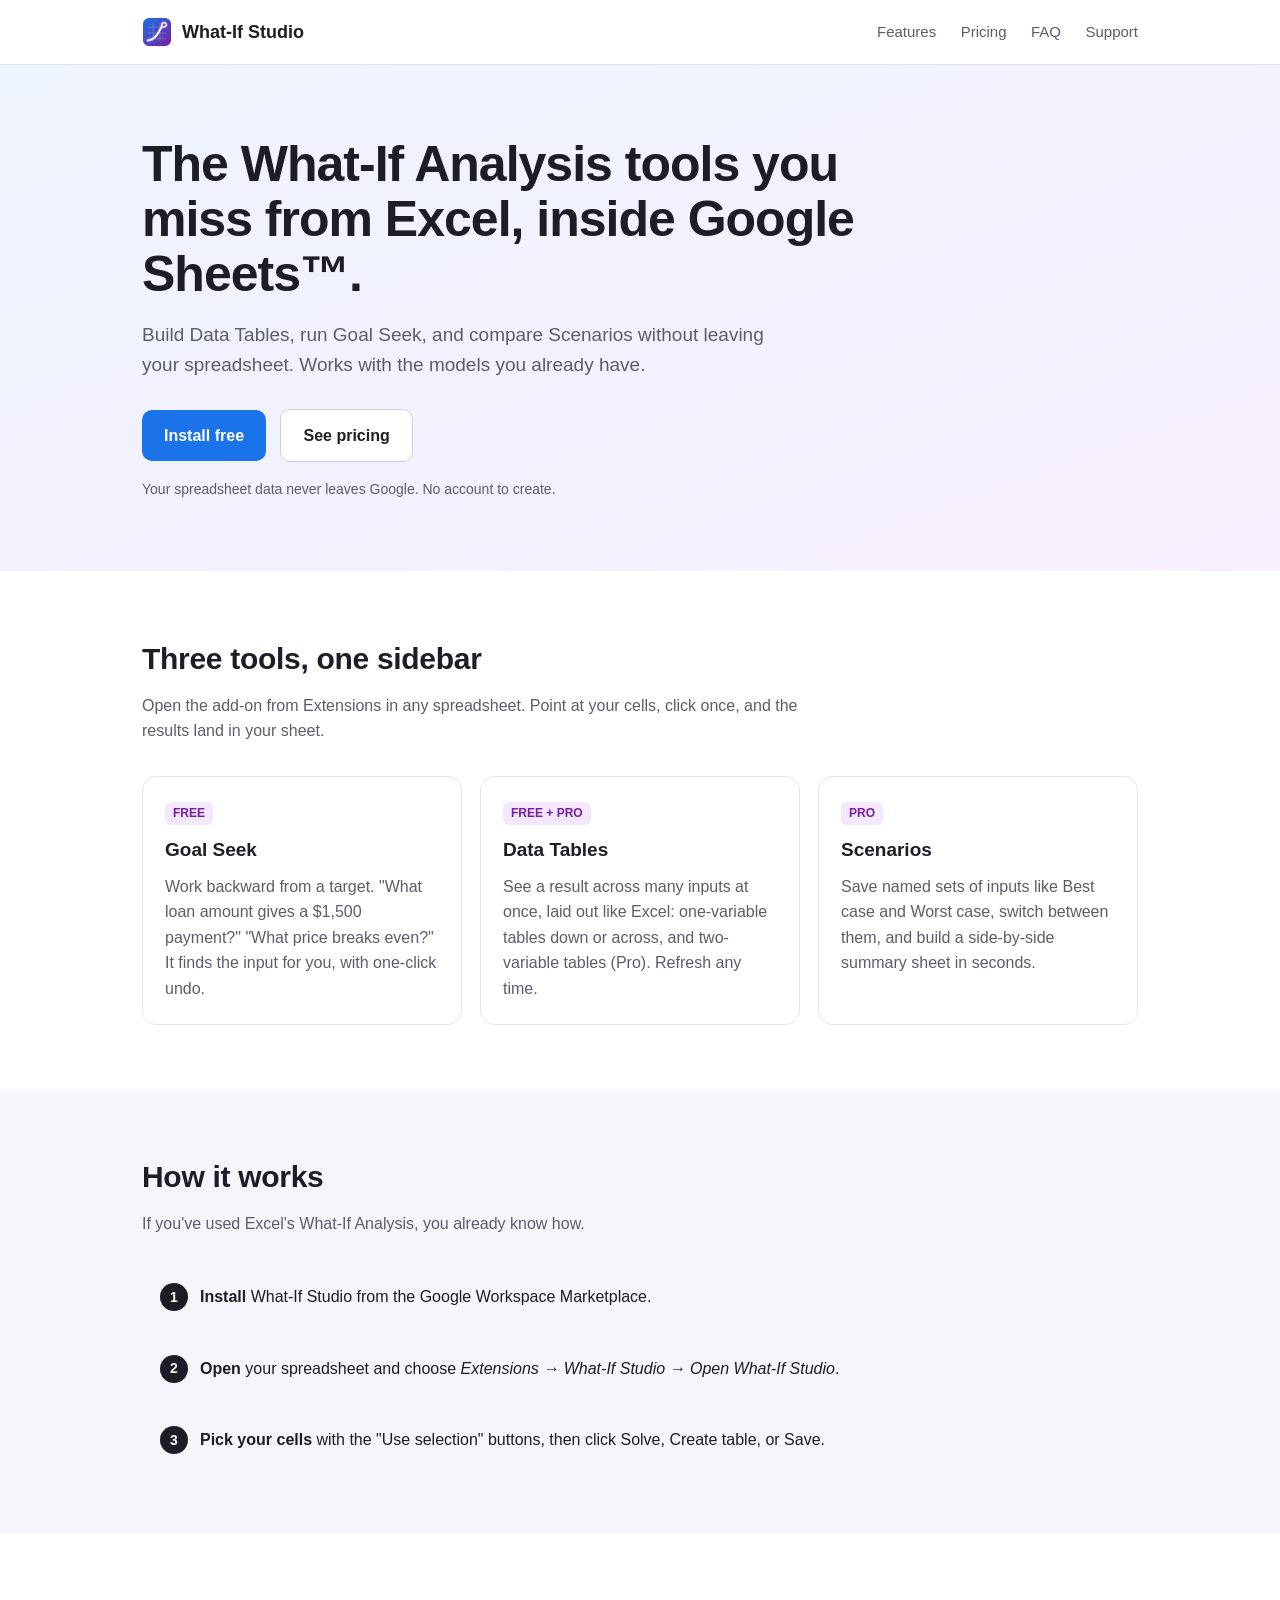
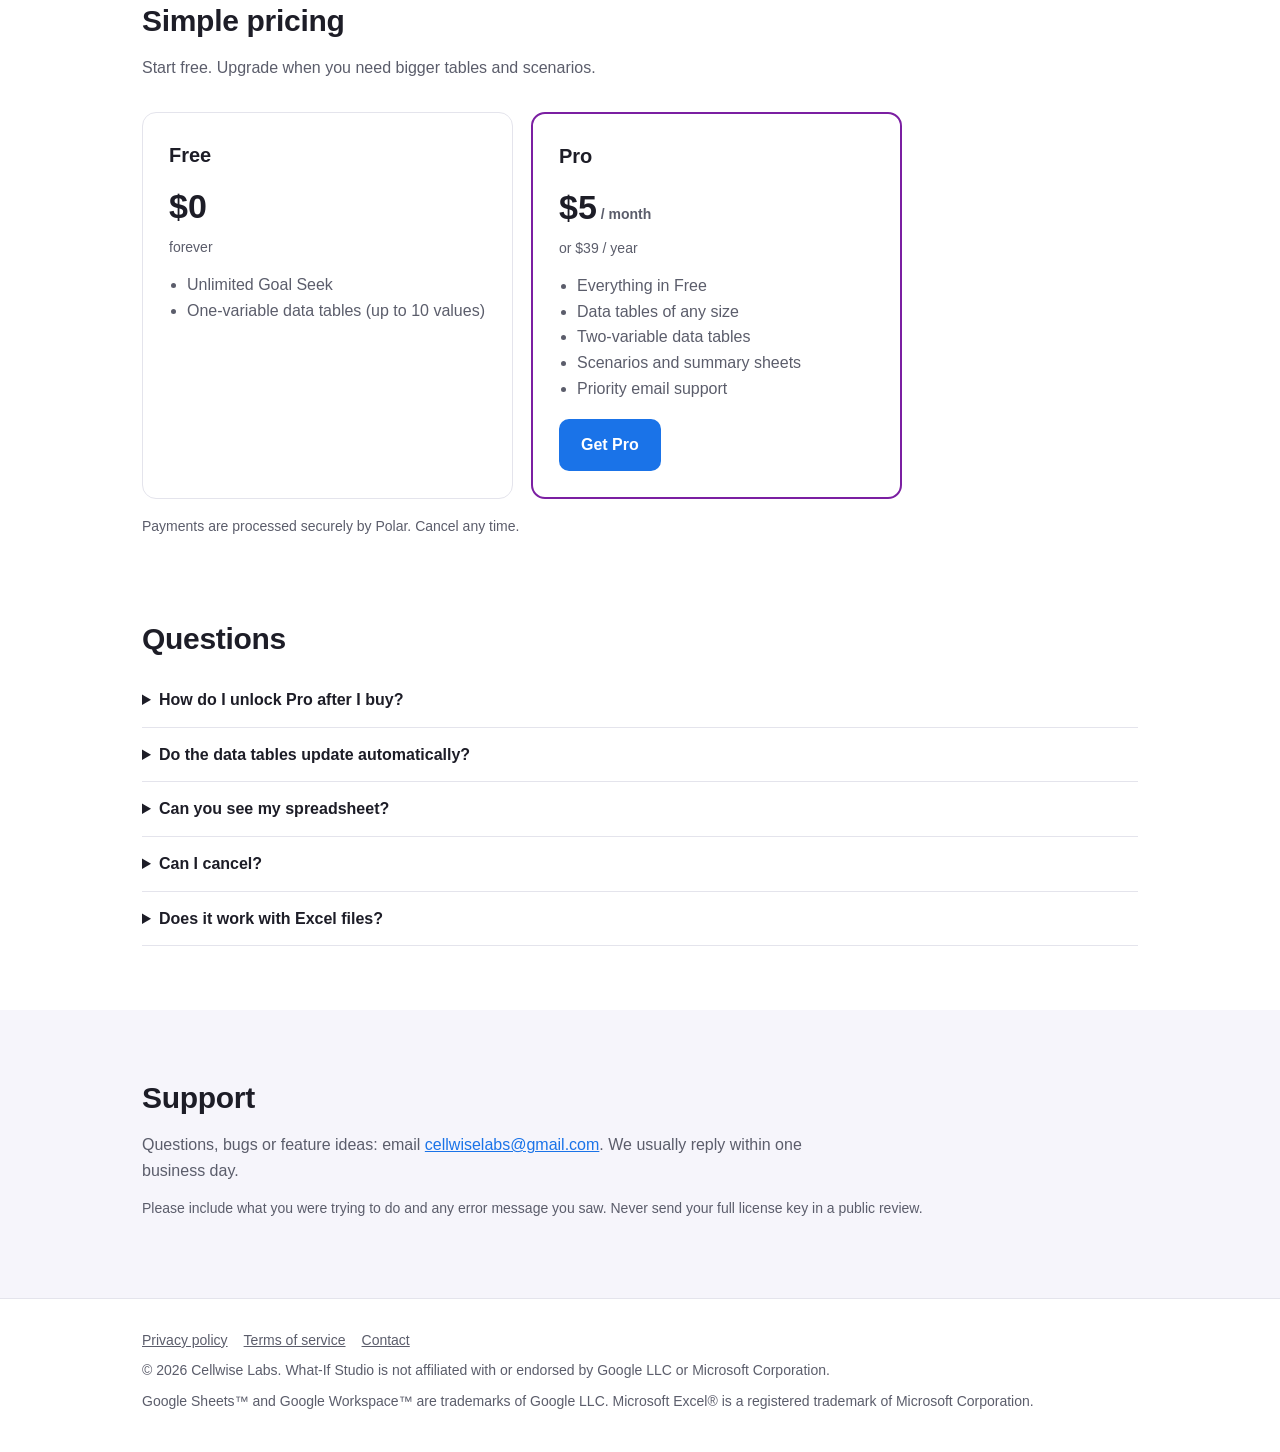
==== index.html @ 86d5ec18 "Add Cellwise Labs website" ====
<!DOCTYPE html>
<html lang="en">
<head>
  <meta charset="utf-8">
  <meta name="viewport" content="width=device-width, initial-scale=1">
  <title>What-If Studio: Data Tables, Goal Seek &amp; Scenarios for Google Sheets™</title>
  <meta name="description" content="Excel-style What-If Analysis inside Google Sheets™: one- and two-variable Data Tables, Goal Seek and Scenarios. Free plan available.">
  <link rel="icon" href="favicon.png">
  <link rel="stylesheet" href="styles.css">
</head>
<body>
  <header class="top">
    <div class="wrap">
      <a class="brand" href="index.html"><img src="logo.png" alt="">What-If Studio</a>
      <nav>
        <a href="#features">Features</a>
        <a href="#pricing">Pricing</a>
        <a href="#faq">FAQ</a>
        <a href="#support">Support</a>
      </nav>
    </div>
  </header>

  <div class="hero">
    <div class="wrap">
      <h1>The What-If Analysis tools you miss from Excel, inside Google Sheets™.</h1>
      <p class="lead">Build Data Tables, run Goal Seek, and compare Scenarios without leaving your spreadsheet. Works with the models you already have.</p>
      <!-- TODO: replace #pricing with the Marketplace install link once Google approves the add-on --><a class="btn primary" href="#pricing">Install free</a>
      <a class="btn ghost" href="#pricing">See pricing</a>
      <p class="small" style="margin-top:16px">Your spreadsheet data never leaves Google. No account to create.</p>
    </div>
  </div>

  <section id="features">
    <div class="wrap">
      <h2>Three tools, one sidebar</h2>
      <p class="sub">Open the add-on from Extensions in any spreadsheet. Point at your cells, click once, and the results land in your sheet.</p>
      <div class="grid3">
        <div class="card">
          <span class="tag">FREE</span>
          <h3>Goal Seek</h3>
          <p>Work backward from a target. "What loan amount gives a $1,500 payment?" "What price breaks even?" It finds the input for you, with one-click undo.</p>
        </div>
        <div class="card">
          <span class="tag">FREE + PRO</span>
          <h3>Data Tables</h3>
          <p>See a result across many inputs at once, laid out like Excel: one-variable tables down or across, and two-variable tables (Pro). Refresh any time.</p>
        </div>
        <div class="card">
          <span class="tag">PRO</span>
          <h3>Scenarios</h3>
          <p>Save named sets of inputs like Best case and Worst case, switch between them, and build a side-by-side summary sheet in seconds.</p>
        </div>
      </div>
    </div>
  </section>

  <section style="background:var(--soft)">
    <div class="wrap">
      <h2>How it works</h2>
      <p class="sub">If you've used Excel's What-If Analysis, you already know how.</p>
      <ol class="steps">
        <li><b>Install</b> What-If Studio from the Google Workspace Marketplace.</li>
        <li><b>Open</b> your spreadsheet and choose <i>Extensions → What-If Studio → Open What-If Studio</i>.</li>
        <li><b>Pick your cells</b> with the "Use selection" buttons, then click Solve, Create table, or Save.</li>
      </ol>
    </div>
  </section>

  <section id="pricing">
    <div class="wrap">
      <h2>Simple pricing</h2>
      <p class="sub">Start free. Upgrade when you need bigger tables and scenarios.</p>
      <div class="pricing">
        <div class="price">
          <h3>Free</h3>
          <div class="amt">$0</div>
          <div class="small">forever</div>
          <ul>
            <li>Unlimited Goal Seek</li>
            <li>One-variable data tables (up to 10 values)</li>
          </ul>
        </div>
        <div class="price pro">
          <h3>Pro</h3>
          <div class="amt">$5<span class="small"> / month</span></div>
          <div class="small">or $39 / year</div>
          <ul>
            <li>Everything in Free</li>
            <li>Data tables of any size</li>
            <li>Two-variable data tables</li>
            <li>Scenarios and summary sheets</li>
            <li>Priority email support</li>
          </ul>
          <p style="margin:18px 0 0"><a class="btn primary" href="https://buy.polar.sh/polar_cl_K45JOlCjwkqaNPE5fQZAQJi8ULDV39IEkKxeq1SY9LK">Get Pro</a></p>
        </div>
      </div>
      <p class="small" style="margin-top:16px">Payments are processed securely by Polar. Cancel any time.</p>
    </div>
  </section>

  <section id="faq" style="padding-top:0">
    <div class="wrap faq">
      <h2>Questions</h2>
      <details>
        <summary>How do I unlock Pro after I buy?</summary>
        <p>Your purchase email includes a license key. In the add-on, open the Pro tab, paste the key, and click Activate. Pro then works in every spreadsheet you open with that Google account.</p>
      </details>
      <details>
        <summary>Do the data tables update automatically?</summary>
        <p>Results are saved as values so your spreadsheet stays fast. After you change your model, click Refresh on the table (or "Refresh all data tables" in the menu).</p>
      </details>
      <details>
        <summary>Can you see my spreadsheet?</summary>
        <p>No. The add-on runs inside Google and only works with the spreadsheet you open it in. Nothing from your sheet is sent to us. See the <a href="privacy.html">privacy policy</a>.</p>
      </details>
      <details>
        <summary>Can I cancel?</summary>
        <p>Yes, any time, from the Polar customer portal (the link is in your receipt email). Pro keeps working until the end of the period you paid for.</p>
      </details>
      <details>
        <summary>Does it work with Excel files?</summary>
        <p>It works in Google Sheets™. Open your Excel file in Google Drive and choose File → Save as Google Sheets first.</p>
      </details>
    </div>
  </section>

  <section id="support" style="background:var(--soft)">
    <div class="wrap">
      <h2>Support</h2>
      <p class="sub" style="margin-bottom:8px">Questions, bugs or feature ideas: email <a href="mailto:cellwiselabs@gmail.com">cellwiselabs@gmail.com</a>. We usually reply within one business day.</p>
      <p class="small">Please include what you were trying to do and any error message you saw. Never send your full license key in a public review.</p>
    </div>
  </section>

  <footer>
    <div class="wrap">
      <div class="links"><a href="privacy.html">Privacy policy</a><a href="terms.html">Terms of service</a><a href="mailto:cellwiselabs@gmail.com">Contact</a></div>
      <p>© 2026 Cellwise Labs. What-If Studio is not affiliated with or endorsed by Google LLC or Microsoft Corporation.</p>
      <p>Google Sheets™ and Google Workspace™ are trademarks of Google LLC. Microsoft Excel® is a registered trademark of Microsoft Corporation.</p>
    </div>
  </footer>
</body>
</html>
---- styles.css ----
:root {
  --ink: #1d1d27;
  --muted: #5b5d6b;
  --line: #e4e4ec;
  --soft: #f6f5fb;
  --blue: #1a73e8;
  --purple: #7b1fa2;
  --radius: 14px;
}
* { box-sizing: border-box; }
html { -webkit-text-size-adjust: 100%; }
body {
  margin: 0;
  font-family: "DM Sans", Roboto, -apple-system, "Segoe UI", Arial, sans-serif;
  color: var(--ink);
  line-height: 1.6;
  background: #fff;
}
a { color: var(--blue); }
.wrap { max-width: 1040px; margin: 0 auto; padding: 0 22px; }

header.top { border-bottom: 1px solid var(--line); background: #fff; }
header.top .wrap { display: flex; align-items: center; justify-content: space-between; height: 64px; }
.brand { display: flex; align-items: center; gap: 10px; font-weight: 700; font-size: 18px; color: var(--ink); text-decoration: none; }
.brand img { width: 30px; height: 30px; border-radius: 8px; }
nav a { color: var(--muted); text-decoration: none; margin-left: 20px; font-size: 15px; }
nav a:hover { color: var(--ink); }

.hero { padding: 72px 0 56px; background: linear-gradient(160deg, #eef4ff 0%, #f7efff 100%); }
.hero h1 { font-size: clamp(32px, 5vw, 50px); line-height: 1.1; margin: 0 0 18px; letter-spacing: -0.02em; max-width: 760px; }
.hero p.lead { font-size: 19px; color: var(--muted); max-width: 640px; margin: 0 0 28px; }
.btn { display: inline-block; padding: 13px 22px; border-radius: 10px; font-weight: 700; text-decoration: none; font-size: 16px; }
.btn.primary { background: var(--blue); color: #fff; }
.btn.primary:hover { background: #1765cc; }
.btn.ghost { color: var(--ink); border: 1px solid #cfcfe0; background: #fff; margin-left: 10px; }
.small { font-size: 14px; color: var(--muted); }

section { padding: 64px 0; }
section h2 { font-size: 30px; margin: 0 0 10px; letter-spacing: -0.01em; }
section p.sub { color: var(--muted); margin: 0 0 32px; max-width: 680px; }

.grid3 { display: grid; grid-template-columns: repeat(3, 1fr); gap: 18px; }
.card { border: 1px solid var(--line); border-radius: var(--radius); padding: 22px; background: #fff; }
.card h3 { margin: 0 0 8px; font-size: 19px; }
.card p { margin: 0; color: var(--muted); }
.tag { display: inline-block; font-size: 12px; font-weight: 700; color: var(--purple); background: #f3e8fd; padding: 2px 8px; border-radius: 6px; margin-bottom: 10px; }

.steps { counter-reset: s; list-style: none; padding: 0; margin: 0; display: grid; gap: 14px; }
.steps li { counter-increment: s; position: relative; padding: 16px 18px 16px 58px; background: var(--soft); border-radius: 12px; }
.steps li::before { content: counter(s); position: absolute; left: 18px; top: 15px; width: 28px; height: 28px; border-radius: 50%; background: var(--ink); color: #fff; font-weight: 700; display: grid; place-items: center; font-size: 14px; }

.pricing { display: grid; grid-template-columns: 1fr 1fr; gap: 18px; max-width: 760px; }
.price { border: 1px solid var(--line); border-radius: var(--radius); padding: 26px; }
.price.pro { border: 2px solid var(--purple); }
.price h3 { margin: 0; font-size: 20px; }
.price .amt { font-size: 34px; font-weight: 700; margin: 8px 0 2px; }
.price ul { padding-left: 18px; margin: 14px 0 0; color: var(--muted); }

.faq details { border-bottom: 1px solid var(--line); padding: 14px 0; }
.faq summary { cursor: pointer; font-weight: 700; }
.faq details p { color: var(--muted); margin: 10px 0 0; }

footer { border-top: 1px solid var(--line); padding: 30px 0 40px; color: var(--muted); font-size: 14px; }
footer .links a { color: var(--muted); margin-right: 16px; }
footer p { margin: 8px 0 0; }

/* Legal pages */
.legal { padding: 48px 0 64px; }
.legal .wrap { max-width: 760px; }
.legal h1 { font-size: 36px; margin: 0 0 4px; }
.legal h2 { font-size: 21px; margin: 32px 0 8px; }
.legal p, .legal li { color: #34343f; }
.legal .meta { color: var(--muted); margin-bottom: 24px; }

@media (max-width: 760px) {
  .grid3, .pricing { grid-template-columns: 1fr; }
  nav a:not(:last-child) { display: none; }
  .btn.ghost { margin: 10px 0 0; }
}
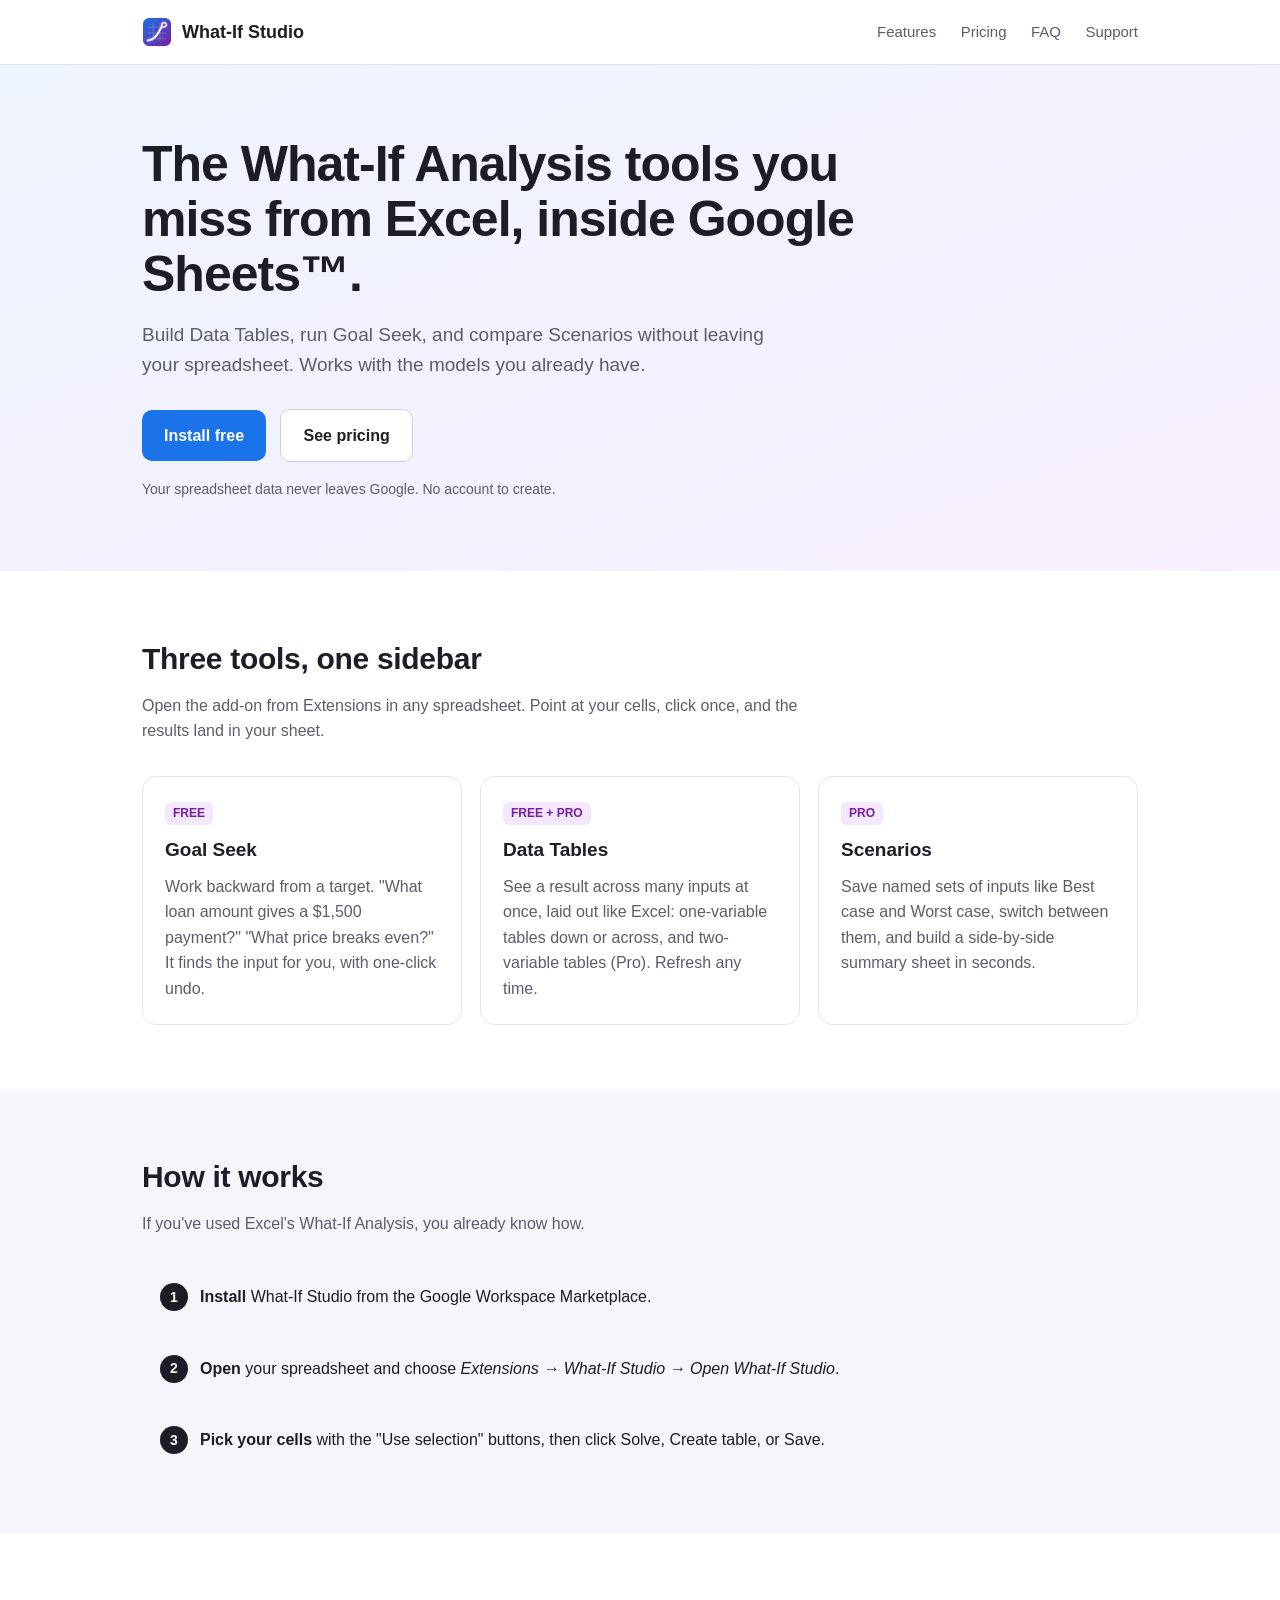
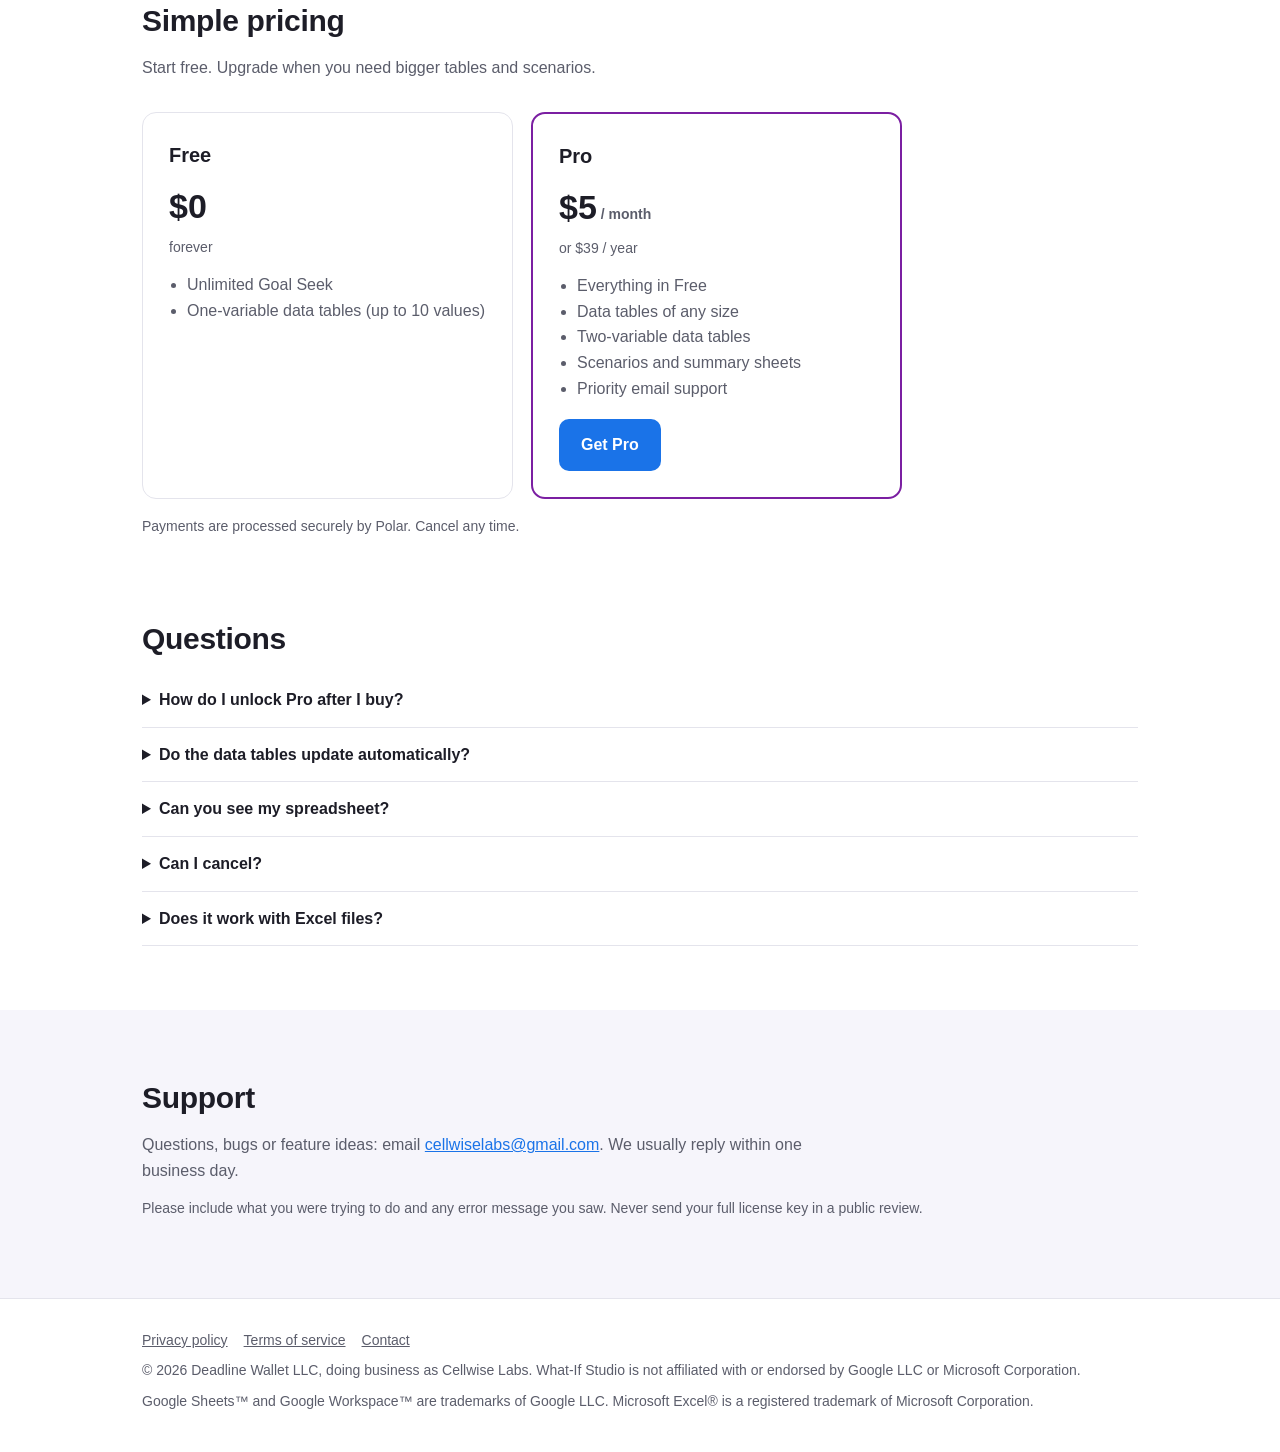
==== commit 5578ccd0: "Name Deadline Wallet LLC as the legal owner" ====
--- a/index.html
+++ b/index.html
@@ -136,7 +136,7 @@
   <footer>
     <div class="wrap">
       <div class="links"><a href="privacy.html">Privacy policy</a><a href="terms.html">Terms of service</a><a href="mailto:cellwiselabs@gmail.com">Contact</a></div>
-      <p>© 2026 Cellwise Labs. What-If Studio is not affiliated with or endorsed by Google LLC or Microsoft Corporation.</p>
+      <p>© 2026 Deadline Wallet LLC, doing business as Cellwise Labs. What-If Studio is not affiliated with or endorsed by Google LLC or Microsoft Corporation.</p>
       <p>Google Sheets™ and Google Workspace™ are trademarks of Google LLC. Microsoft Excel® is a registered trademark of Microsoft Corporation.</p>
     </div>
   </footer>
